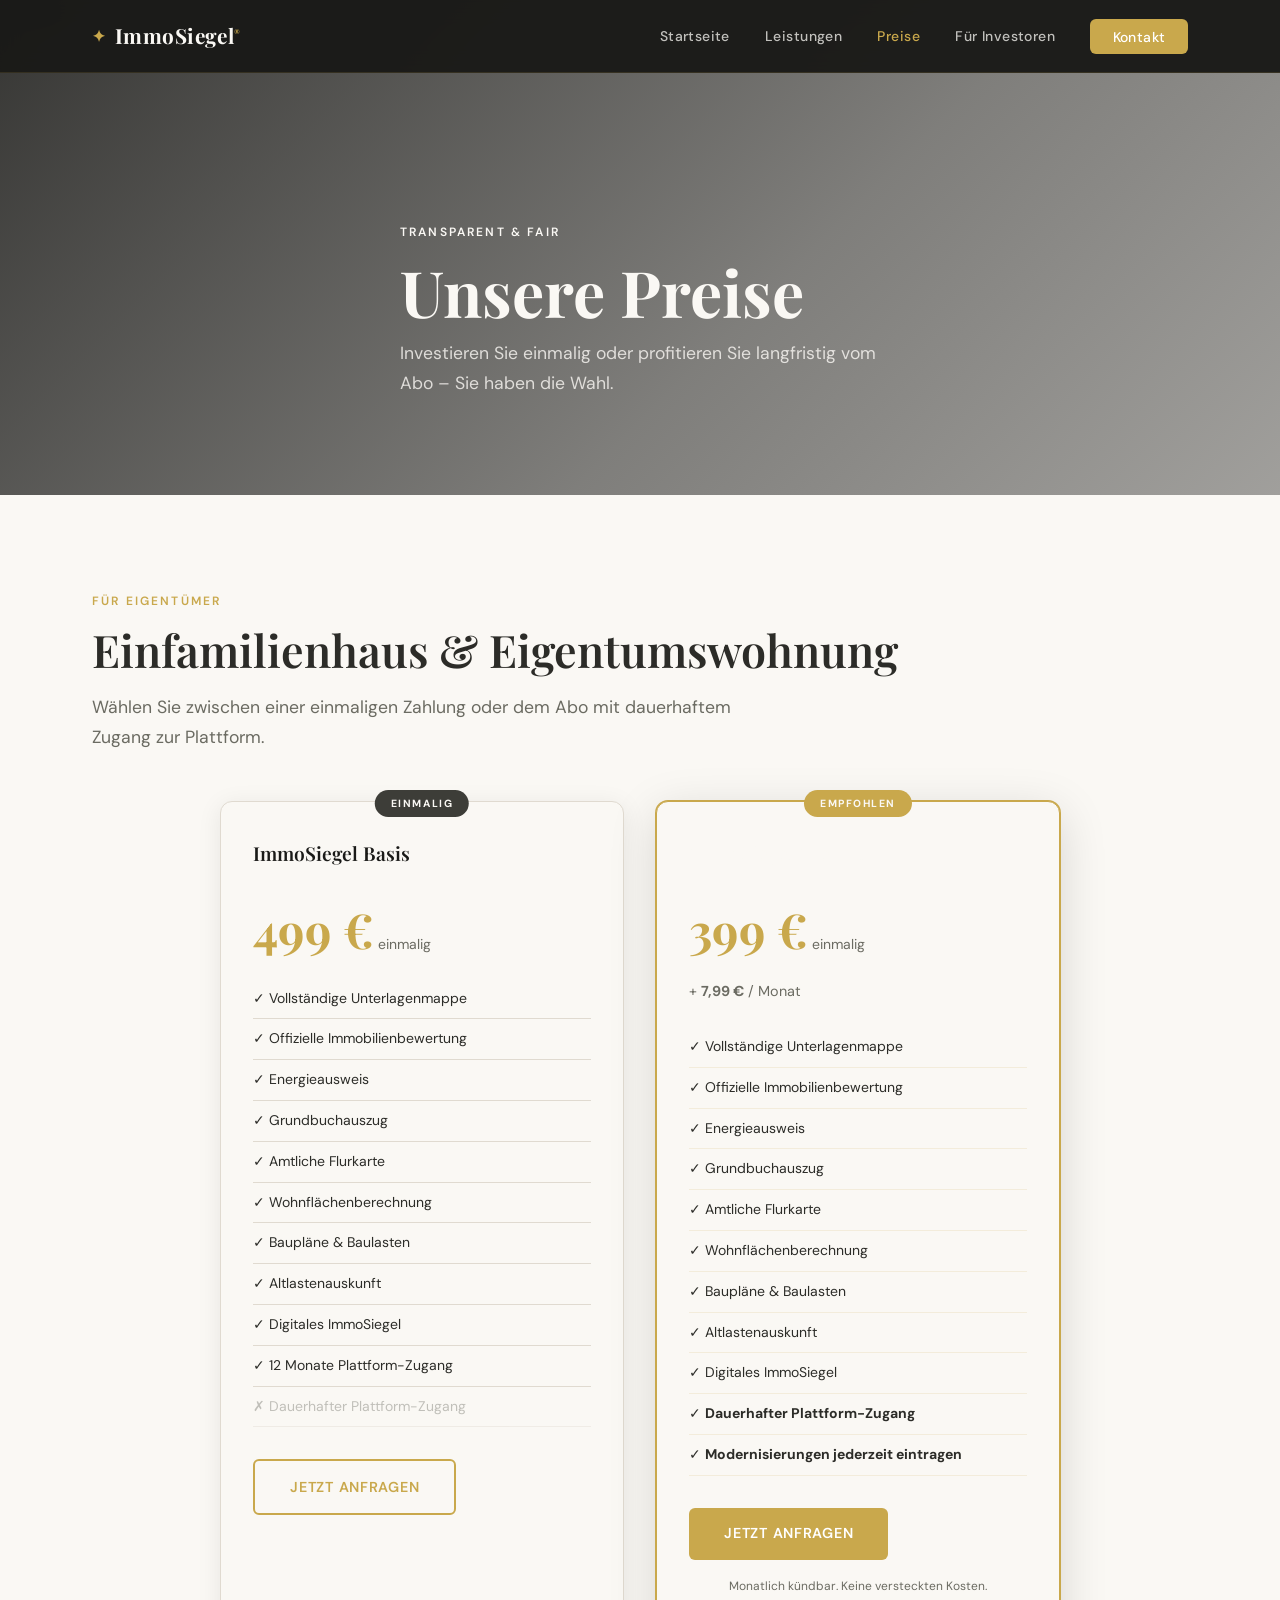
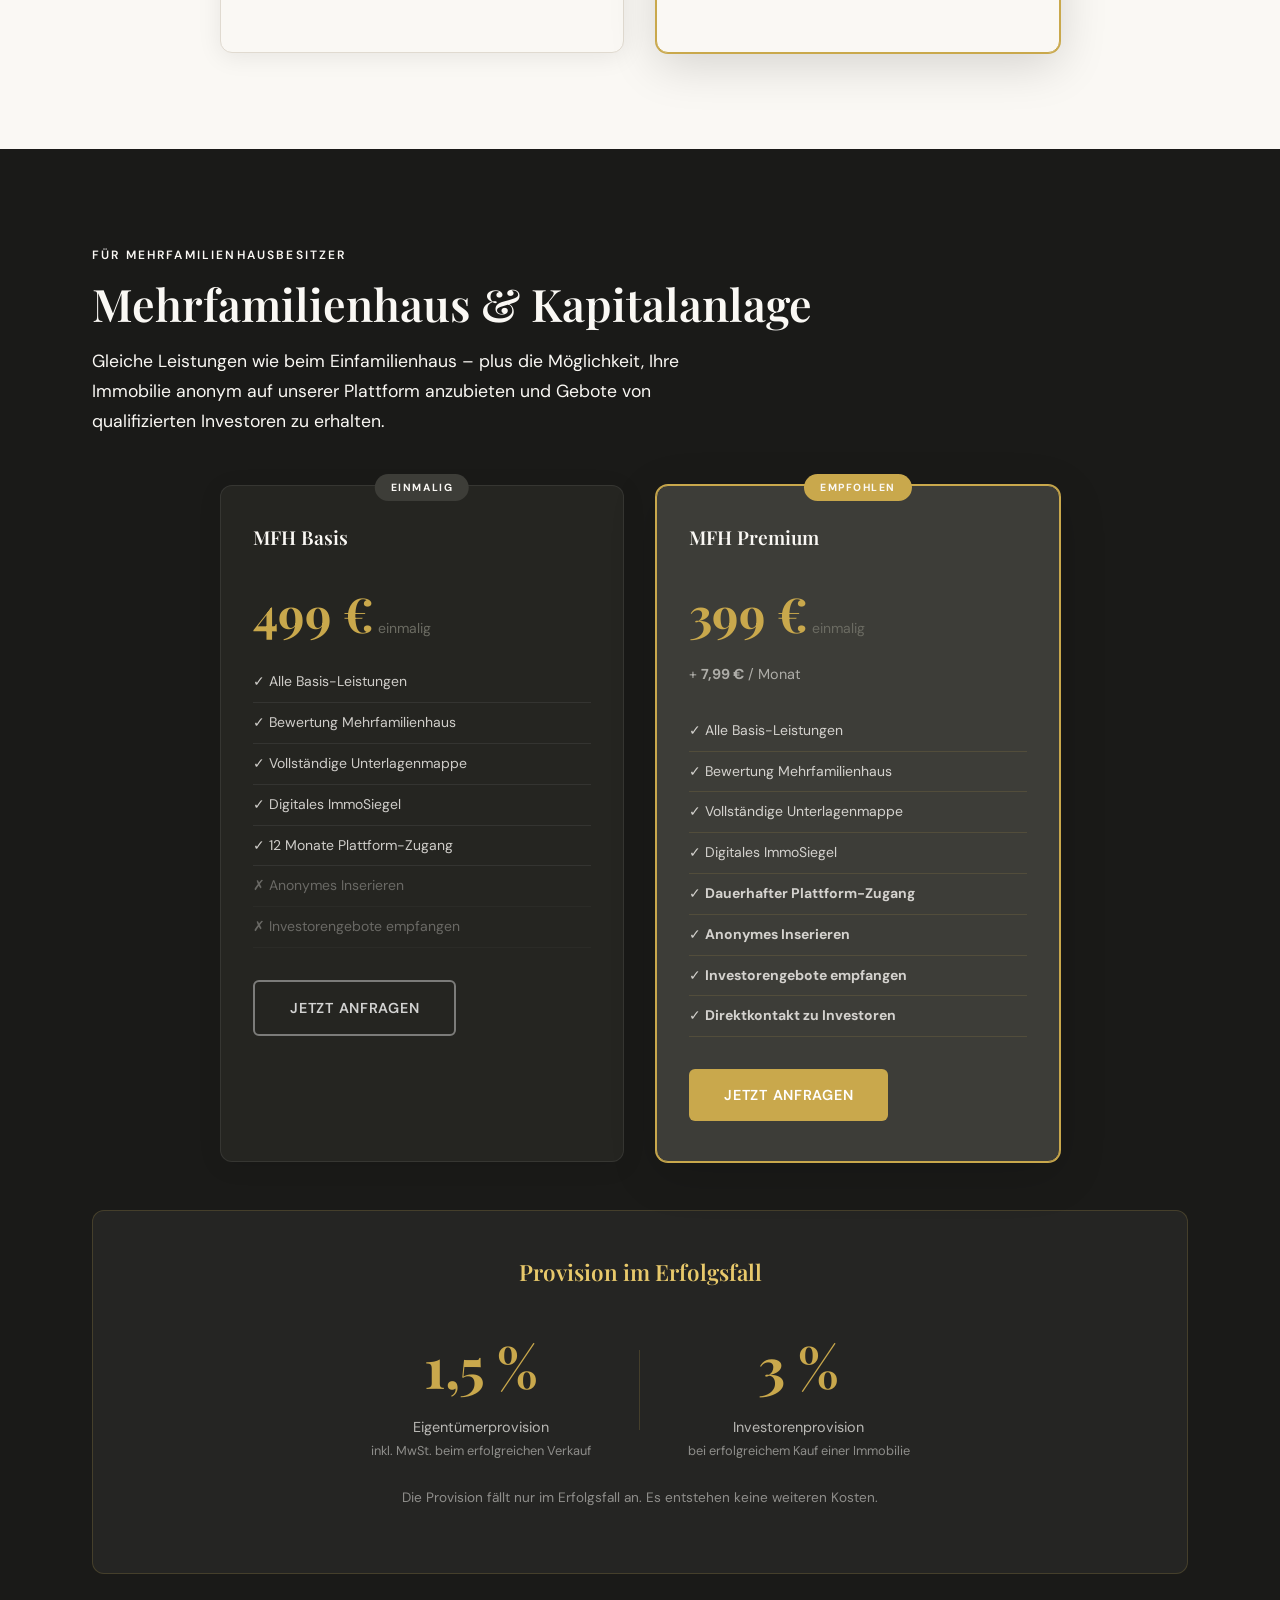
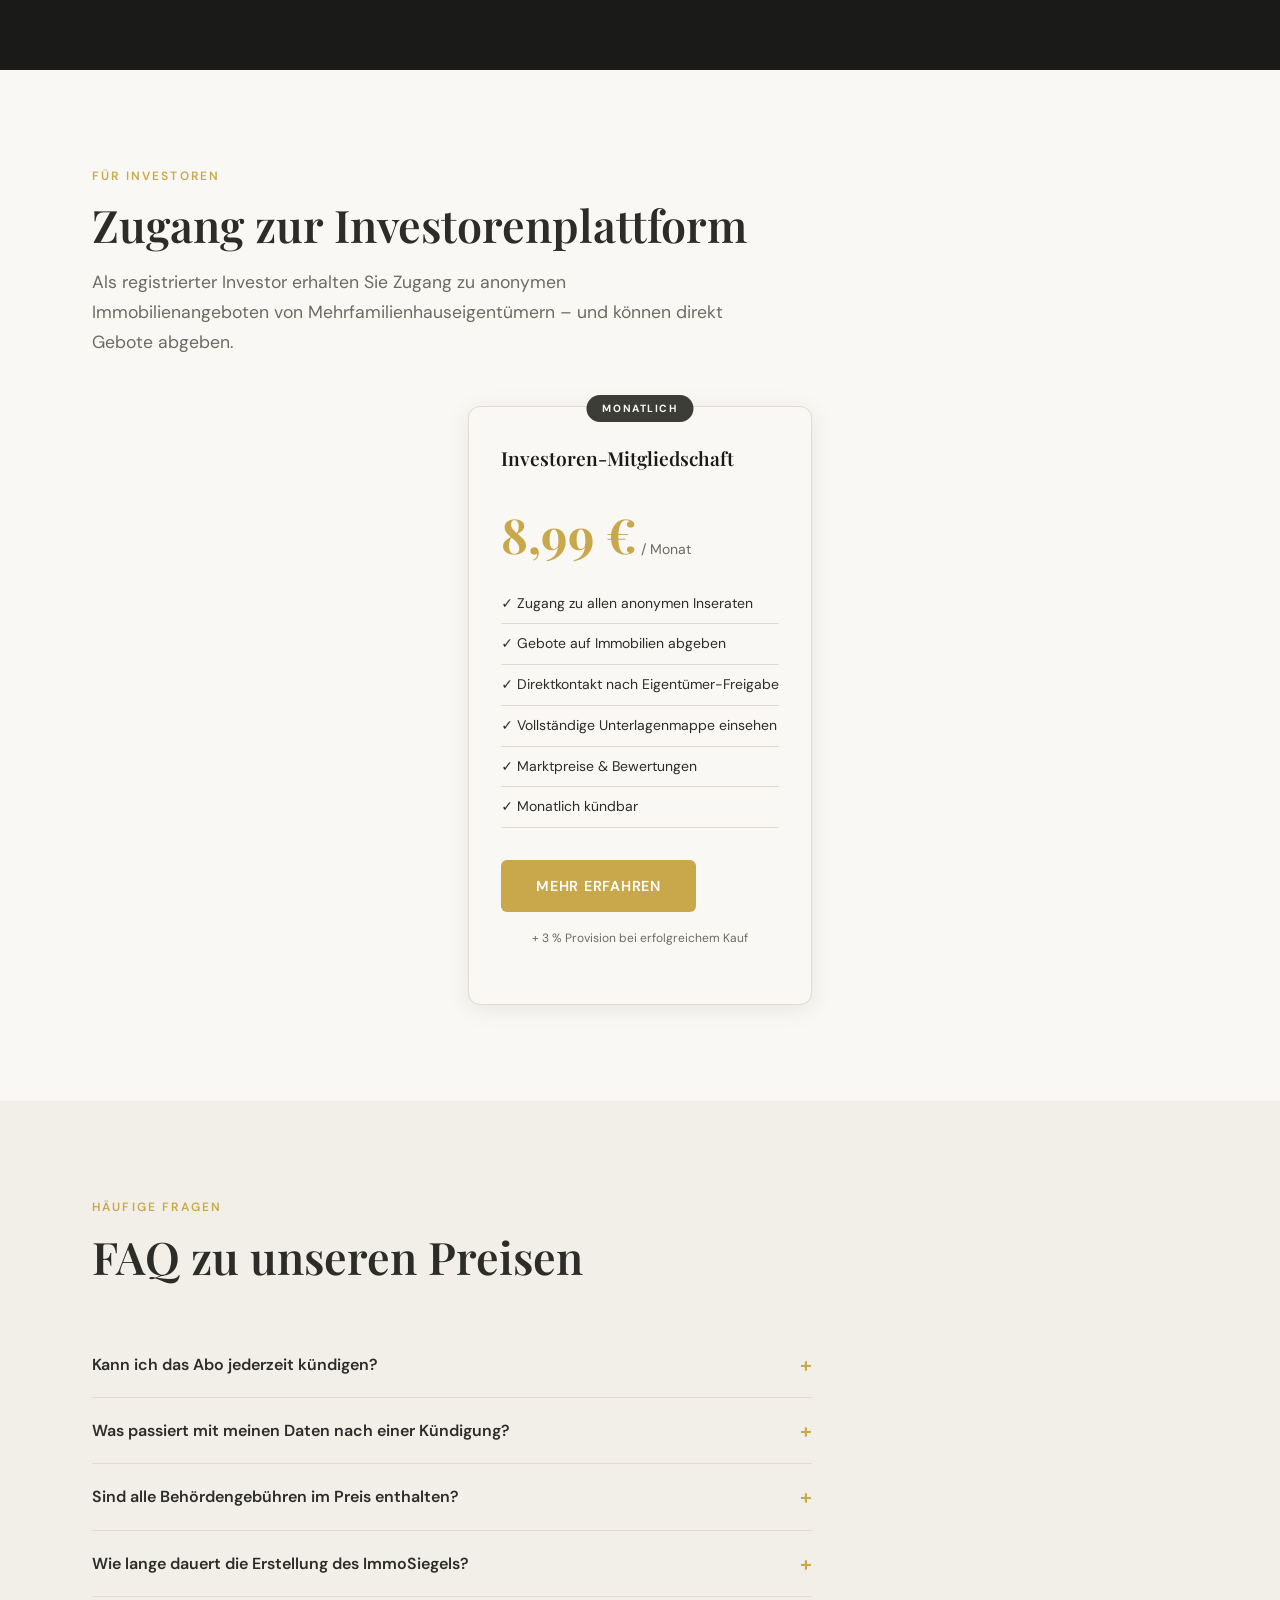
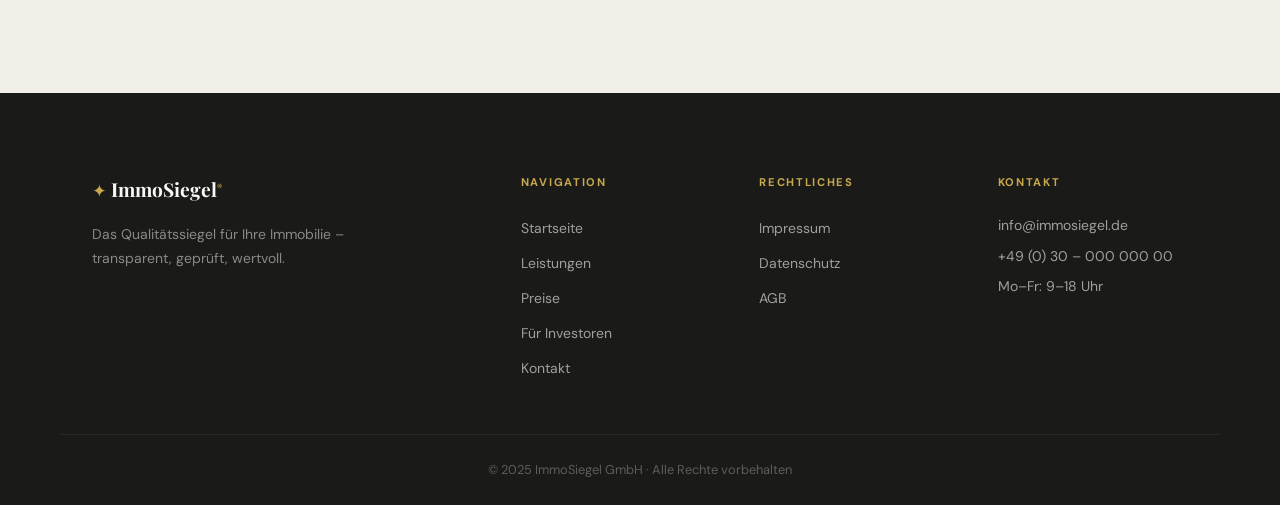
==== preise.html @ c5606622 "Add files via upload" ====
<!DOCTYPE html>
<html lang="de">
<head>
  <meta charset="UTF-8" />
  <meta name="viewport" content="width=device-width, initial-scale=1.0"/>
  <title>Preise – ImmoSiegel</title>
  <link rel="stylesheet" href="style.css" />
  <link href="https://fonts.googleapis.com/css2?family=Playfair+Display:wght@400;600;700;900&family=DM+Sans:wght@300;400;500;600&display=swap" rel="stylesheet"/>
</head>
<body>

<nav class="navbar" id="navbar">
  <div class="nav-inner">
    <a href="index.html" class="logo">
      <span class="logo-badge">✦</span>
      <span class="logo-text">ImmoSiegel<sup>®</sup></span>
    </a>
    <ul class="nav-links">
      <li><a href="index.html">Startseite</a></li>
      <li><a href="leistungen.html">Leistungen</a></li>
      <li><a href="preise.html" class="active">Preise</a></li>
      <li><a href="investoren.html">Für Investoren</a></li>
      <li><a href="kontakt.html" class="btn-nav">Kontakt</a></li>
    </ul>
    <button class="burger" onclick="toggleMenu()">☰</button>
  </div>
  <div class="mobile-menu" id="mobileMenu">
    <a href="index.html">Startseite</a>
    <a href="leistungen.html">Leistungen</a>
    <a href="preise.html">Preise</a>
    <a href="investoren.html">Für Investoren</a>
    <a href="kontakt.html">Kontakt</a>
  </div>
</nav>

<!-- PAGE HERO -->
<section class="page-hero">
  <div class="page-hero-bg">
    <img src="https://images.unsplash.com/photo-1497366216548-37526070297c?w=1600&q=80" alt="Preise"/>
    <div class="hero-overlay"></div>
  </div>
  <div class="page-hero-content">
    <span class="eyebrow light">Transparent & fair</span>
    <h1>Unsere Preise</h1>
    <p>Investieren Sie einmalig oder profitieren Sie langfristig vom Abo – Sie haben die Wahl.</p>
  </div>
</section>

<!-- PREISE EIGENTÜMER -->
<section class="section">
  <div class="container">
    <span class="eyebrow">Für Eigentümer</span>
    <h2>Einfamilienhaus & Eigentumswohnung</h2>
    <p class="section-intro">Wählen Sie zwischen einer einmaligen Zahlung oder dem Abo mit dauerhaftem Zugang zur Plattform.</p>

    <div class="pricing-grid">
      <div class="pricing-card">
        <div class="pricing-badge">Einmalig</div>
        <h3>ImmoSiegel Basis</h3>
        <div class="price">
          <span class="price-num">499 €</span>
          <span class="price-period">einmalig</span>
        </div>
        <ul class="pricing-features">
          <li>✓ Vollständige Unterlagenmappe</li>
          <li>✓ Offizielle Immobilienbewertung</li>
          <li>✓ Energieausweis</li>
          <li>✓ Grundbuchauszug</li>
          <li>✓ Amtliche Flurkarte</li>
          <li>✓ Wohnflächenberechnung</li>
          <li>✓ Baupläne & Baulasten</li>
          <li>✓ Altlastenauskunft</li>
          <li>✓ Digitales ImmoSiegel</li>
          <li>✓ 12 Monate Plattform-Zugang</li>
          <li class="disabled">✗ Dauerhafter Plattform-Zugang</li>
        </ul>
        <a href="kontakt.html" class="btn-outline">Jetzt anfragen</a>
      </div>

      <div class="pricing-card featured">
        <div class="pricing-badge popular">Empfohlen</div>
        <h3>ImmoSiegel Premium</h3>
        <div class="price">
          <span class="price-num">399 €</span>
          <span class="price-period">einmalig</span>
        </div>
        <div class="price-abo">+ <strong>7,99 €</strong> / Monat</div>
        <ul class="pricing-features">
          <li>✓ Vollständige Unterlagenmappe</li>
          <li>✓ Offizielle Immobilienbewertung</li>
          <li>✓ Energieausweis</li>
          <li>✓ Grundbuchauszug</li>
          <li>✓ Amtliche Flurkarte</li>
          <li>✓ Wohnflächenberechnung</li>
          <li>✓ Baupläne & Baulasten</li>
          <li>✓ Altlastenauskunft</li>
          <li>✓ Digitales ImmoSiegel</li>
          <li>✓ <strong>Dauerhafter Plattform-Zugang</strong></li>
          <li>✓ <strong>Modernisierungen jederzeit eintragen</strong></li>
        </ul>
        <a href="kontakt.html" class="btn-primary">Jetzt anfragen</a>
        <p class="pricing-note">Monatlich kündbar. Keine versteckten Kosten.</p>
      </div>
    </div>
  </div>
</section>

<!-- PREISE MFH -->
<section class="section bg-dark">
  <div class="container">
    <span class="eyebrow light">Für Mehrfamilienhausbesitzer</span>
    <h2 class="light">Mehrfamilienhaus & Kapitalanlage</h2>
    <p class="section-intro light">Gleiche Leistungen wie beim Einfamilienhaus – plus die Möglichkeit, Ihre Immobilie anonym auf unserer Plattform anzubieten und Gebote von qualifizierten Investoren zu erhalten.</p>

    <div class="pricing-grid">
      <div class="pricing-card dark">
        <div class="pricing-badge">Einmalig</div>
        <h3>MFH Basis</h3>
        <div class="price">
          <span class="price-num">499 €</span>
          <span class="price-period">einmalig</span>
        </div>
        <ul class="pricing-features">
          <li>✓ Alle Basis-Leistungen</li>
          <li>✓ Bewertung Mehrfamilienhaus</li>
          <li>✓ Vollständige Unterlagenmappe</li>
          <li>✓ Digitales ImmoSiegel</li>
          <li>✓ 12 Monate Plattform-Zugang</li>
          <li class="disabled">✗ Anonymes Inserieren</li>
          <li class="disabled">✗ Investorengebote empfangen</li>
        </ul>
        <a href="kontakt.html" class="btn-outline-light">Jetzt anfragen</a>
      </div>

      <div class="pricing-card featured dark-featured">
        <div class="pricing-badge popular">Empfohlen</div>
        <h3>MFH Premium</h3>
        <div class="price">
          <span class="price-num">399 €</span>
          <span class="price-period">einmalig</span>
        </div>
        <div class="price-abo">+ <strong>7,99 €</strong> / Monat</div>
        <ul class="pricing-features">
          <li>✓ Alle Basis-Leistungen</li>
          <li>✓ Bewertung Mehrfamilienhaus</li>
          <li>✓ Vollständige Unterlagenmappe</li>
          <li>✓ Digitales ImmoSiegel</li>
          <li>✓ <strong>Dauerhafter Plattform-Zugang</strong></li>
          <li>✓ <strong>Anonymes Inserieren</strong></li>
          <li>✓ <strong>Investorengebote empfangen</strong></li>
          <li>✓ <strong>Direktkontakt zu Investoren</strong></li>
        </ul>
        <a href="kontakt.html" class="btn-primary">Jetzt anfragen</a>
      </div>
    </div>

    <!-- Provision -->
    <div class="provision-box">
      <h3>Provision im Erfolgsfall</h3>
      <div class="provision-grid">
        <div class="provision-item">
          <span class="prov-num">1,5 %</span>
          <span class="prov-label">Eigentümerprovision<br/><small>inkl. MwSt. beim erfolgreichen Verkauf</small></span>
        </div>
        <div class="prov-divider"></div>
        <div class="provision-item">
          <span class="prov-num">3 %</span>
          <span class="prov-label">Investorenprovision<br/><small>bei erfolgreichem Kauf einer Immobilie</small></span>
        </div>
      </div>
      <p class="provision-note">Die Provision fällt nur im Erfolgsfall an. Es entstehen keine weiteren Kosten.</p>
    </div>
  </div>
</section>

<!-- INVESTOREN ABO -->
<section class="section">
  <div class="container">
    <span class="eyebrow">Für Investoren</span>
    <h2>Zugang zur Investorenplattform</h2>
    <p class="section-intro">Als registrierter Investor erhalten Sie Zugang zu anonymen Immobilienangeboten von Mehrfamilienhauseigentümern – und können direkt Gebote abgeben.</p>
    <div class="investor-pricing">
      <div class="pricing-card investor-card">
        <div class="pricing-badge">Monatlich</div>
        <h3>Investoren-Mitgliedschaft</h3>
        <div class="price">
          <span class="price-num">8,99 €</span>
          <span class="price-period">/ Monat</span>
        </div>
        <ul class="pricing-features">
          <li>✓ Zugang zu allen anonymen Inseraten</li>
          <li>✓ Gebote auf Immobilien abgeben</li>
          <li>✓ Direktkontakt nach Eigentümer-Freigabe</li>
          <li>✓ Vollständige Unterlagenmappe einsehen</li>
          <li>✓ Marktpreise & Bewertungen</li>
          <li>✓ Monatlich kündbar</li>
        </ul>
        <a href="investoren.html" class="btn-primary">Mehr erfahren</a>
        <p class="pricing-note">+ 3 % Provision bei erfolgreichem Kauf</p>
      </div>
    </div>
  </div>
</section>

<!-- FAQ -->
<section class="section bg-light">
  <div class="container">
    <span class="eyebrow">Häufige Fragen</span>
    <h2>FAQ zu unseren Preisen</h2>
    <div class="faq-list">
      <div class="faq-item">
        <button class="faq-q" onclick="toggleFaq(this)">Kann ich das Abo jederzeit kündigen? <span>+</span></button>
        <div class="faq-a"><p>Ja, das Abo ist monatlich kündbar. Es gibt keine Mindestlaufzeit nach dem ersten Monat.</p></div>
      </div>
      <div class="faq-item">
        <button class="faq-q" onclick="toggleFaq(this)">Was passiert mit meinen Daten nach einer Kündigung? <span>+</span></button>
        <div class="faq-a"><p>Ihre Unterlagen bleiben 12 Monate nach Kündigung in Ihrem Konto abrufbar. Danach werden sie gemäß unserer Datenschutzrichtlinie gelöscht oder auf Wunsch exportiert.</p></div>
      </div>
      <div class="faq-item">
        <button class="faq-q" onclick="toggleFaq(this)">Sind alle Behördengebühren im Preis enthalten? <span>+</span></button>
        <div class="faq-a"><p>Die Servicegebühr von 399 € / 499 € beinhaltet unsere Dienstleistung. Behördengebühren (z. B. für den Grundbuchauszug oder die Flurkarte) werden nach Aufwand separat in Rechnung gestellt und vorab kommuniziert.</p></div>
      </div>
      <div class="faq-item">
        <button class="faq-q" onclick="toggleFaq(this)">Wie lange dauert die Erstellung des ImmoSiegels? <span>+</span></button>
        <div class="faq-a"><p>In der Regel dauert der gesamte Prozess 2–4 Wochen, abhängig von den Bearbeitungszeiten der zuständigen Behörden.</p></div>
      </div>
    </div>
  </div>
</section>

<!-- FOOTER -->
<footer class="footer">
  <div class="container footer-inner">
    <div class="footer-brand">
      <span class="logo-badge">✦</span>
      <span class="logo-text">ImmoSiegel<sup>®</sup></span>
      <p>Das Qualitätssiegel für Ihre Immobilie – transparent, geprüft, wertvoll.</p>
    </div>
    <div class="footer-links">
      <h4>Navigation</h4>
      <a href="index.html">Startseite</a>
      <a href="leistungen.html">Leistungen</a>
      <a href="preise.html">Preise</a>
      <a href="investoren.html">Für Investoren</a>
      <a href="kontakt.html">Kontakt</a>
    </div>
    <div class="footer-links">
      <h4>Rechtliches</h4>
      <a href="#">Impressum</a>
      <a href="#">Datenschutz</a>
      <a href="#">AGB</a>
    </div>
    <div class="footer-contact">
      <h4>Kontakt</h4>
      <p>info@immosiegel.de</p>
      <p>+49 (0) 30 – 000 000 00</p>
      <p>Mo–Fr: 9–18 Uhr</p>
    </div>
  </div>
  <div class="footer-bottom">
    <p>© 2025 ImmoSiegel GmbH · Alle Rechte vorbehalten</p>
  </div>
</footer>

<script src="main.js"></script>
</body>
</html>
---- style.css ----
/* ============================================
   IMMOSIEGEL – STYLESHEET
   Elegant, luxury real estate aesthetic
   ============================================ */

:root {
  --gold: #C9A84C;
  --gold-light: #E8C96B;
  --dark: #1A1A18;
  --dark-2: #252521;
  --mid: #3D3D38;
  --warm-white: #FAF8F4;
  --off-white: #F2EFE9;
  --text: #2C2C28;
  --text-light: #6B6B62;
  --border: #E0DAD0;
  --font-display: 'Playfair Display', Georgia, serif;
  --font-body: 'DM Sans', system-ui, sans-serif;
  --radius: 6px;
  --shadow: 0 4px 24px rgba(0,0,0,0.08);
  --shadow-lg: 0 12px 48px rgba(0,0,0,0.15);
}

*, *::before, *::after { box-sizing: border-box; margin: 0; padding: 0; }

html { scroll-behavior: smooth; }

body {
  font-family: var(--font-body);
  color: var(--text);
  background: var(--warm-white);
  line-height: 1.7;
  font-size: 16px;
}

/* ============ TYPOGRAPHY ============ */
h1, h2, h3 { font-family: var(--font-display); line-height: 1.2; }
h1 { font-size: clamp(2.4rem, 5vw, 4rem); font-weight: 700; }
h2 { font-size: clamp(1.8rem, 3.5vw, 2.8rem); font-weight: 600; margin-bottom: 1rem; }
h3 { font-size: 1.25rem; font-weight: 600; margin-bottom: 0.5rem; }
p { color: var(--text-light); margin-bottom: 1rem; }
a { text-decoration: none; color: inherit; }
em { font-style: italic; color: var(--gold); }

.eyebrow {
  display: block;
  font-size: 0.75rem;
  font-weight: 600;
  letter-spacing: 0.18em;
  text-transform: uppercase;
  color: var(--gold);
  margin-bottom: 0.75rem;
}
.eyebrow.light { color: var(--gold-light); }
.light { color: var(--warm-white) !important; }
.light p { color: rgba(250,248,244,0.75); }

.section-intro {
  font-size: 1.1rem;
  max-width: 640px;
  margin-bottom: 3rem;
  color: var(--text-light);
}
.section-intro.light { color: rgba(250,248,244,0.7); }

/* ============ LAYOUT ============ */
.container { max-width: 1160px; margin: 0 auto; padding: 0 2rem; }
.section { padding: 6rem 0; }
.bg-dark { background: var(--dark); }
.bg-light { background: var(--off-white); }
.two-col { display: grid; grid-template-columns: 1fr 1fr; gap: 5rem; align-items: center; }

/* ============ BUTTONS ============ */
.btn-primary {
  display: inline-block;
  background: var(--gold);
  color: #fff;
  font-family: var(--font-body);
  font-weight: 600;
  font-size: 0.9rem;
  letter-spacing: 0.05em;
  padding: 0.85rem 2.2rem;
  border-radius: var(--radius);
  border: none;
  cursor: pointer;
  transition: background 0.25s, transform 0.2s;
  text-transform: uppercase;
}
.btn-primary:hover { background: var(--gold-light); transform: translateY(-2px); }
.btn-ghost {
  display: inline-block;
  background: transparent;
  color: #fff;
  font-weight: 600;
  font-size: 0.9rem;
  letter-spacing: 0.05em;
  padding: 0.85rem 2.2rem;
  border-radius: var(--radius);
  border: 2px solid rgba(255,255,255,0.5);
  cursor: pointer;
  transition: border-color 0.25s, transform 0.2s;
  text-transform: uppercase;
}
.btn-ghost:hover { border-color: var(--gold); color: var(--gold); transform: translateY(-2px); }
.btn-outline {
  display: inline-block;
  background: transparent;
  color: var(--gold);
  border: 2px solid var(--gold);
  font-weight: 600;
  font-size: 0.9rem;
  padding: 0.85rem 2.2rem;
  border-radius: var(--radius);
  text-transform: uppercase;
  letter-spacing: 0.05em;
  transition: all 0.25s;
}
.btn-outline:hover { background: var(--gold); color: #fff; }
.btn-outline-light {
  display: inline-block;
  background: transparent;
  color: rgba(255,255,255,0.8);
  border: 2px solid rgba(255,255,255,0.4);
  font-weight: 600;
  font-size: 0.9rem;
  padding: 0.85rem 2.2rem;
  border-radius: var(--radius);
  text-transform: uppercase;
  letter-spacing: 0.05em;
  transition: all 0.25s;
}
.btn-outline-light:hover { border-color: var(--gold); color: var(--gold); }
.btn-full { width: 100%; text-align: center; }

/* ============ NAVBAR ============ */
.navbar {
  position: fixed; top: 0; left: 0; right: 0;
  z-index: 100;
  background: rgba(26,26,24,0.97);
  backdrop-filter: blur(10px);
  border-bottom: 1px solid rgba(201,168,76,0.15);
  transition: all 0.3s;
}
.navbar.scrolled { box-shadow: 0 4px 20px rgba(0,0,0,0.3); }
.nav-inner {
  max-width: 1160px; margin: 0 auto;
  padding: 0 2rem;
  display: flex; align-items: center; justify-content: space-between;
  height: 72px;
}
.logo {
  display: flex; align-items: center; gap: 0.6rem;
  font-family: var(--font-display);
  color: var(--warm-white);
  font-size: 1.3rem;
  font-weight: 700;
  letter-spacing: 0.02em;
}
.logo-badge { color: var(--gold); font-size: 1rem; }
.logo-text sup { font-size: 0.55rem; color: var(--gold); vertical-align: super; }
.nav-links { list-style: none; display: flex; align-items: center; gap: 2.2rem; }
.nav-links a {
  color: rgba(250,248,244,0.75);
  font-size: 0.875rem;
  font-weight: 500;
  letter-spacing: 0.03em;
  transition: color 0.2s;
}
.nav-links a:hover, .nav-links a.active { color: var(--gold); }
.btn-nav {
  background: var(--gold) !important;
  color: #fff !important;
  padding: 0.55rem 1.4rem !important;
  border-radius: var(--radius) !important;
}
.btn-nav:hover { background: var(--gold-light) !important; }
.burger {
  display: none;
  background: none; border: none;
  color: var(--warm-white);
  font-size: 1.5rem; cursor: pointer;
}
.mobile-menu {
  display: none; flex-direction: column;
  padding: 1rem 2rem 1.5rem;
  border-top: 1px solid rgba(201,168,76,0.1);
}
.mobile-menu a { color: rgba(250,248,244,0.8); padding: 0.7rem 0; font-size: 1rem; border-bottom: 1px solid rgba(255,255,255,0.05); }
.mobile-menu.open { display: flex; }

/* ============ HERO ============ */
.hero {
  position: relative; min-height: 100vh;
  display: flex; align-items: center; justify-content: center;
  overflow: hidden; padding-top: 72px;
}
.hero-bg { position: absolute; inset: 0; }
.hero-img { width: 100%; height: 100%; object-fit: cover; }
.hero-overlay {
  position: absolute; inset: 0;
  background: linear-gradient(135deg, rgba(26,26,24,0.88) 0%, rgba(26,26,24,0.55) 60%, rgba(26,26,24,0.4) 100%);
}
.hero-content {
  position: relative; z-index: 2;
  max-width: 820px; padding: 0 2rem;
  text-align: center; color: var(--warm-white);
}
.hero-badge {
  display: inline-block;
  border: 1px solid var(--gold);
  color: var(--gold);
  font-size: 0.7rem; font-weight: 600;
  letter-spacing: 0.2em; text-transform: uppercase;
  padding: 0.4rem 1.2rem; border-radius: 50px;
  margin-bottom: 1.5rem;
  animation: fadeInDown 0.8s ease;
}
.hero-content h1 {
  color: var(--warm-white);
  margin-bottom: 1.2rem;
  animation: fadeInUp 0.8s ease 0.2s both;
}
.hero-sub {
  font-size: 1.2rem;
  color: rgba(250,248,244,0.8);
  max-width: 560px; margin: 0 auto 2.5rem;
  animation: fadeInUp 0.8s ease 0.4s both;
}
.hero-actions {
  display: flex; gap: 1rem; justify-content: center; flex-wrap: wrap;
  animation: fadeInUp 0.8s ease 0.6s both;
  margin-bottom: 4rem;
}
.hero-stats {
  display: flex; align-items: center; justify-content: center; gap: 2.5rem;
  animation: fadeInUp 0.8s ease 0.8s both;
}
.stat { text-align: center; }
.stat-num { display: block; font-family: var(--font-display); font-size: 1.6rem; font-weight: 700; color: var(--gold); }
.stat-label { font-size: 0.75rem; text-transform: uppercase; letter-spacing: 0.1em; color: rgba(250,248,244,0.6); }
.stat-divider { width: 1px; height: 40px; background: rgba(201,168,76,0.3); }
.scroll-hint {
  position: absolute; bottom: 2rem; left: 50%; transform: translateX(-50%);
  color: rgba(250,248,244,0.4);
  font-size: 0.8rem; letter-spacing: 0.15em;
  animation: bounce 2s infinite;
}

/* ============ PAGE HERO ============ */
.page-hero {
  position: relative; min-height: 55vh;
  display: flex; align-items: flex-end; padding-bottom: 5rem;
  padding-top: 72px;
  overflow: hidden;
}
.page-hero.short-hero { min-height: 42vh; }
.page-hero-bg { position: absolute; inset: 0; }
.page-hero-bg img { width: 100%; height: 100%; object-fit: cover; }
.page-hero-content {
  position: relative; z-index: 2;
  max-width: 1160px; margin: 0 auto; padding: 0 2rem;
  color: var(--warm-white);
}
.page-hero-content h1 { color: var(--warm-white); margin-bottom: 0.5rem; }
.page-hero-content p { color: rgba(250,248,244,0.8); font-size: 1.1rem; max-width: 480px; }

/* ============ INTRO ============ */
.intro-text h2 { margin-bottom: 1rem; }
.intro-visual { position: relative; }
.intro-img { width: 100%; border-radius: 12px; box-shadow: var(--shadow-lg); display: block; }
.intro-seal {
  position: absolute; bottom: -1.5rem; left: -1.5rem;
  width: 130px; height: 130px;
  background: var(--gold);
  border-radius: 50%;
  display: flex; align-items: center; justify-content: center;
  box-shadow: 0 8px 30px rgba(201,168,76,0.4);
  transform: rotate(-12deg);
}
.seal-inner { text-align: center; color: #fff; transform: rotate(12deg); }
.seal-icon { display: block; font-size: 1.2rem; margin-bottom: 0.1rem; }
.seal-title { display: block; font-family: var(--font-display); font-size: 0.75rem; font-weight: 700; line-height: 1.1; }
.seal-sub { display: block; font-size: 0.55rem; font-weight: 600; letter-spacing: 0.05em; opacity: 0.85; }
.seal-cert { display: block; font-size: 0.5rem; letter-spacing: 0.1em; margin-top: 0.2rem; opacity: 0.7; }

/* ============ FEATURES ============ */
.feature-grid {
  display: grid; grid-template-columns: repeat(3, 1fr); gap: 1.5rem;
  margin-top: 3rem;
}
.feature-card {
  background: rgba(255,255,255,0.05);
  border: 1px solid rgba(201,168,76,0.15);
  padding: 2rem;
  border-radius: 10px;
  transition: transform 0.25s, border-color 0.25s;
}
.feature-card:hover { transform: translateY(-4px); border-color: var(--gold); }
.feature-card.light-card { background: var(--warm-white); border-color: var(--border); box-shadow: var(--shadow); }
.feature-icon { font-size: 2rem; margin-bottom: 1rem; }
.feature-card h3 { color: var(--gold-light); }
.feature-card.light-card h3 { color: var(--dark); }
.feature-card p { color: rgba(250,248,244,0.65); font-size: 0.9rem; }
.feature-card.light-card p { color: var(--text-light); }

/* ============ SIEGEL ============ */
.siegel-wrap { display: grid; grid-template-columns: 1fr 1fr; gap: 5rem; align-items: center; }
.siegel-img { width: 100%; border-radius: 12px; box-shadow: var(--shadow-lg); display: block; }
.check-list { list-style: none; margin: 1.5rem 0 2rem; }
.check-list li { padding: 0.45rem 0; color: var(--text-light); font-size: 0.95rem; border-bottom: 1px solid var(--border); }
.check-list li:last-child { border-bottom: none; }

/* ============ ZIELGRUPPEN ============ */
.ziel-grid { display: grid; grid-template-columns: 1fr 1fr; gap: 2rem; margin-top: 3rem; }
.ziel-card { position: relative; border-radius: 12px; overflow: hidden; height: 400px; display: block; cursor: pointer; }
.ziel-card img { width: 100%; height: 100%; object-fit: cover; transition: transform 0.4s; }
.ziel-card:hover img { transform: scale(1.05); }
.ziel-overlay {
  position: absolute; inset: 0;
  background: linear-gradient(to top, rgba(26,26,24,0.9) 0%, rgba(26,26,24,0.2) 60%, transparent 100%);
  display: flex; flex-direction: column; justify-content: flex-end;
  padding: 2rem;
  transition: background 0.3s;
}
.ziel-card:hover .ziel-overlay { background: linear-gradient(to top, rgba(26,26,24,0.95) 0%, rgba(26,26,24,0.5) 60%, rgba(26,26,24,0.15) 100%); }
.ziel-overlay h3 { color: var(--warm-white); margin-bottom: 0.5rem; font-size: 1.3rem; }
.ziel-overlay p { color: rgba(250,248,244,0.75); font-size: 0.9rem; margin-bottom: 0.75rem; }
.ziel-link { color: var(--gold); font-size: 0.875rem; font-weight: 600; letter-spacing: 0.05em; }

/* ============ CTA BANNER ============ */
.cta-banner { position: relative; padding: 7rem 0; text-align: center; overflow: hidden; }
.cta-bg { position: absolute; inset: 0; }
.cta-bg img { width: 100%; height: 100%; object-fit: cover; }
.cta-overlay { position: absolute; inset: 0; background: rgba(26,26,24,0.82); }
.cta-content { position: relative; z-index: 2; color: var(--warm-white); }
.cta-content h2 { color: var(--warm-white); margin-bottom: 1rem; }
.cta-content p { color: rgba(250,248,244,0.8); margin-bottom: 2rem; font-size: 1.1rem; }

/* ============ LEISTUNGEN ============ */
.leistung-list { margin-top: 3rem; display: flex; flex-direction: column; gap: 0; }
.leistung-item {
  display: grid; grid-template-columns: 80px 1fr;
  gap: 2rem; align-items: start;
  padding: 2.5rem 0;
  border-bottom: 1px solid var(--border);
}
.leistung-item:last-child { border-bottom: none; }
.leistung-icon-wrap {
  font-size: 2rem; width: 64px; height: 64px;
  background: var(--off-white);
  border-radius: 12px;
  display: flex; align-items: center; justify-content: center;
  border: 1px solid var(--border);
  flex-shrink: 0;
}
.leistung-text h3 { margin-bottom: 0.5rem; color: var(--dark); }
.leistung-text p { margin: 0; }

/* ============ PROCESS ============ */
.process-steps {
  display: flex; align-items: flex-start; gap: 1rem;
  margin-top: 3rem;
  flex-wrap: wrap;
}
.process-step { flex: 1; min-width: 180px; text-align: center; }
.step-num {
  display: block;
  font-family: var(--font-display);
  font-size: 3.5rem; font-weight: 900;
  color: var(--gold); opacity: 0.3;
  line-height: 1; margin-bottom: 0.5rem;
}
.process-step h3 { font-size: 1rem; margin-bottom: 0.5rem; }
.process-step p { font-size: 0.875rem; }
.process-arrow { font-size: 2rem; color: var(--gold); opacity: 0.4; padding-top: 1.5rem; flex-shrink: 0; }

/* ============ PRICING ============ */
.pricing-grid { display: grid; grid-template-columns: 1fr 1fr; gap: 2rem; max-width: 840px; margin: 3rem auto 0; }
.pricing-card {
  background: var(--warm-white);
  border: 1px solid var(--border);
  border-radius: 12px;
  padding: 2.5rem 2rem;
  position: relative;
  box-shadow: var(--shadow);
}
.pricing-card.dark { background: var(--dark-2); border-color: rgba(255,255,255,0.08); }
.pricing-card.featured { border-color: var(--gold); box-shadow: 0 0 0 1px var(--gold), var(--shadow-lg); }
.pricing-card.dark-featured { background: var(--mid); border-color: var(--gold); box-shadow: 0 0 0 1px var(--gold), var(--shadow-lg); }
.pricing-badge {
  position: absolute; top: -12px; left: 50%; transform: translateX(-50%);
  background: var(--mid); color: var(--warm-white);
  font-size: 0.65rem; font-weight: 700; letter-spacing: 0.15em;
  text-transform: uppercase; padding: 0.3rem 1rem; border-radius: 50px;
}
.pricing-badge.popular { background: var(--gold); }
.pricing-card h3 { font-size: 1.2rem; color: var(--dark); margin-bottom: 1.5rem; }
.pricing-card.dark h3, .pricing-card.dark-featured h3, .pricing-card.featured h3 { color: var(--warm-white); }
.price { margin-bottom: 0.5rem; }
.price-num { font-family: var(--font-display); font-size: 3rem; font-weight: 700; color: var(--gold); }
.price-period { font-size: 0.875rem; color: var(--text-light); }
.price-abo { font-size: 0.9rem; color: var(--text-light); margin-bottom: 1.5rem; }
.pricing-card.dark .price-abo, .pricing-card.dark-featured .price-abo { color: rgba(250,248,244,0.6); }
.pricing-features { list-style: none; margin-bottom: 2rem; }
.pricing-features li { padding: 0.5rem 0; font-size: 0.875rem; border-bottom: 1px solid var(--border); color: var(--text); }
.pricing-card.dark .pricing-features li, .pricing-card.dark-featured .pricing-features li { border-bottom-color: rgba(255,255,255,0.07); color: rgba(250,248,244,0.8); }
.pricing-card.featured .pricing-features li { border-bottom-color: rgba(201,168,76,0.15); }
.pricing-features li.disabled { color: var(--text-light); opacity: 0.4; }
.pricing-note { font-size: 0.75rem; color: var(--text-light); text-align: center; margin-top: 1rem; }
.pricing-card.dark .pricing-note { color: rgba(250,248,244,0.4); }
.investor-pricing { display: flex; justify-content: center; margin-top: 2rem; }
.investor-card { max-width: 420px; }

/* ============ PROVISION ============ */
.provision-box {
  background: rgba(255,255,255,0.05);
  border: 1px solid rgba(201,168,76,0.2);
  border-radius: 12px;
  padding: 3rem;
  margin-top: 3rem;
  text-align: center;
}
.provision-box h3 { color: var(--gold-light); margin-bottom: 2rem; font-size: 1.4rem; }
.provision-grid { display: flex; align-items: center; justify-content: center; gap: 3rem; margin-bottom: 1.5rem; }
.provision-item { text-align: center; }
.prov-num { display: block; font-family: var(--font-display); font-size: 3.5rem; font-weight: 700; color: var(--gold); }
.prov-label { font-size: 0.9rem; color: rgba(250,248,244,0.7); }
.prov-label small { font-size: 0.8rem; display: block; opacity: 0.7; }
.prov-divider { width: 1px; height: 80px; background: rgba(201,168,76,0.2); }
.provision-note { font-size: 0.85rem; color: rgba(250,248,244,0.5); }

/* ============ FAQ ============ */
.faq-list { max-width: 720px; margin-top: 3rem; }
.faq-item { border-bottom: 1px solid var(--border); }
.faq-q {
  width: 100%; background: none; border: none;
  padding: 1.2rem 0;
  font-family: var(--font-body); font-size: 1rem; font-weight: 600;
  color: var(--text); cursor: pointer;
  display: flex; justify-content: space-between; align-items: center;
  text-align: left;
}
.faq-q span { font-size: 1.3rem; color: var(--gold); transition: transform 0.3s; }
.faq-a { display: none; padding-bottom: 1.2rem; }
.faq-a p { margin: 0; }
.faq-item.open .faq-q span { transform: rotate(45deg); }
.faq-item.open .faq-a { display: block; }

/* ============ INVESTOR STEPS ============ */
.investor-steps { display: grid; grid-template-columns: repeat(4,1fr); gap: 2rem; margin-top: 3rem; }
.inv-step { text-align: center; }
.inv-step-icon { font-size: 2.5rem; margin-bottom: 1rem; }
.inv-step h3 { color: var(--gold-light); font-size: 1rem; margin-bottom: 0.5rem; }
.inv-step p { color: rgba(250,248,244,0.65); font-size: 0.875rem; }

/* ============ CONTACT ============ */
.kontakt-layout { display: grid; grid-template-columns: 1fr 380px; gap: 5rem; align-items: start; }
.kontakt-form-wrap h2 { margin-bottom: 0.5rem; }
.form-intro { margin-bottom: 2rem; }
.contact-form { display: flex; flex-direction: column; gap: 1.25rem; }
.form-row { display: grid; grid-template-columns: 1fr 1fr; gap: 1.25rem; }
.form-group { display: flex; flex-direction: column; gap: 0.4rem; }
.form-group label { font-size: 0.85rem; font-weight: 600; color: var(--text); }
.form-group input, .form-group select, .form-group textarea {
  padding: 0.85rem 1rem;
  border: 1.5px solid var(--border);
  border-radius: var(--radius);
  font-family: var(--font-body); font-size: 0.95rem;
  background: var(--warm-white); color: var(--text);
  transition: border-color 0.2s;
  outline: none;
}
.form-group input:focus, .form-group select:focus, .form-group textarea:focus { border-color: var(--gold); }
.form-group textarea { resize: vertical; min-height: 140px; }
.checkbox-label { display: flex; align-items: flex-start; gap: 0.75rem; cursor: pointer; }
.checkbox-label input { width: 18px; height: 18px; margin-top: 2px; flex-shrink: 0; accent-color: var(--gold); }
.checkbox-label span { font-size: 0.85rem; color: var(--text-light); }
.checkbox-label a { color: var(--gold); text-decoration: underline; }
.form-note { font-size: 0.78rem; color: var(--text-light); text-align: center; margin-top: -0.5rem; }

.form-success { text-align: center; padding: 3rem 2rem; }
.success-icon { font-size: 3rem; color: var(--gold); margin-bottom: 1rem; }
.success-icon { display: block; width: 64px; height: 64px; border-radius: 50%; background: rgba(201,168,76,0.1); border: 2px solid var(--gold); line-height: 60px; margin: 0 auto 1.5rem; font-size: 1.5rem; color: var(--gold); }
.form-success h3 { margin-bottom: 0.5rem; }

.kontakt-info h2 { margin-bottom: 2rem; }
.info-card { display: flex; align-items: flex-start; gap: 1rem; margin-bottom: 1.5rem; padding-bottom: 1.5rem; border-bottom: 1px solid var(--border); }
.info-card:last-of-type { border-bottom: none; }
.info-icon { font-size: 1.5rem; flex-shrink: 0; }
.info-card h4 { font-size: 0.8rem; text-transform: uppercase; letter-spacing: 0.1em; color: var(--gold); margin-bottom: 0.25rem; }
.info-card a { color: var(--text); font-weight: 500; }
.info-card a:hover { color: var(--gold); }
.info-sub { font-size: 0.8rem; margin: 0; margin-top: 0.2rem; }
.partner-box { background: var(--off-white); border-radius: 10px; padding: 1.5rem; margin-top: 2rem; }
.partner-box h4 { font-size: 0.85rem; text-transform: uppercase; letter-spacing: 0.1em; color: var(--gold); margin-bottom: 0.75rem; }
.partner-box p { font-size: 0.85rem; margin-bottom: 1rem; }
.partner-logos { display: flex; gap: 1.5rem; }
.partner-logo-item { display: flex; align-items: center; gap: 0.6rem; font-size: 0.9rem; font-weight: 600; }
.partner-icon { font-size: 1.5rem; }
.partner-logo-item small { display: block; font-weight: 400; font-size: 0.7rem; color: var(--text-light); }

/* ============ MAP ============ */
.map-section { position: relative; height: 380px; overflow: hidden; }
.map-img { width: 100%; height: 100%; object-fit: cover; }
.map-overlay { position: absolute; inset: 0; background: rgba(26,26,24,0.45); display: flex; align-items: center; justify-content: center; }
.map-badge { background: var(--dark); border: 1px solid var(--gold); padding: 1.25rem 2rem; border-radius: 10px; text-align: center; color: var(--warm-white); display: flex; flex-direction: column; gap: 0.25rem; }
.map-badge span:first-child { color: var(--gold); font-size: 1.2rem; }
.map-badge strong { font-family: var(--font-display); font-size: 1.1rem; }
.map-badge span:last-child { font-size: 0.85rem; color: rgba(250,248,244,0.6); }

/* ============ FOOTER ============ */
.footer { background: var(--dark); padding: 5rem 0 0; }
.footer-inner { display: grid; grid-template-columns: 2fr 1fr 1fr 1fr; gap: 3rem; padding-bottom: 3rem; border-bottom: 1px solid rgba(255,255,255,0.06); }
.footer-brand .logo-badge { color: var(--gold); font-size: 1.1rem; }
.footer-brand .logo-text { color: var(--warm-white); font-family: var(--font-display); font-size: 1.2rem; font-weight: 700; }
.footer-brand .logo-text sup { color: var(--gold); font-size: 0.5rem; }
.footer-brand p { color: rgba(250,248,244,0.5); font-size: 0.875rem; margin-top: 1rem; max-width: 280px; }
.footer-links h4, .footer-contact h4 { font-size: 0.7rem; text-transform: uppercase; letter-spacing: 0.15em; color: var(--gold); margin-bottom: 1.2rem; }
.footer-links { display: flex; flex-direction: column; }
.footer-links a { color: rgba(250,248,244,0.6); font-size: 0.875rem; padding: 0.35rem 0; transition: color 0.2s; }
.footer-links a:hover { color: var(--gold); }
.footer-contact p { color: rgba(250,248,244,0.6); font-size: 0.875rem; margin: 0; padding: 0.2rem 0; }
.footer-bottom { text-align: center; padding: 1.5rem; }
.footer-bottom p { font-size: 0.8rem; color: rgba(250,248,244,0.3); margin: 0; }

/* ============ ANIMATIONS ============ */
@keyframes fadeInDown {
  from { opacity: 0; transform: translateY(-20px); }
  to { opacity: 1; transform: translateY(0); }
}
@keyframes fadeInUp {
  from { opacity: 0; transform: translateY(30px); }
  to { opacity: 1; transform: translateY(0); }
}
@keyframes bounce {
  0%, 100% { transform: translateX(-50%) translateY(0); }
  50% { transform: translateX(-50%) translateY(8px); }
}

/* ============ RESPONSIVE ============ */
@media (max-width: 1024px) {
  .two-col, .siegel-wrap { grid-template-columns: 1fr; gap: 3rem; }
  .feature-grid { grid-template-columns: repeat(2, 1fr); }
  .investor-steps { grid-template-columns: repeat(2, 1fr); }
  .footer-inner { grid-template-columns: 1fr 1fr; }
  .kontakt-layout { grid-template-columns: 1fr; gap: 3rem; }
}

@media (max-width: 768px) {
  .nav-links { display: none; }
  .burger { display: block; }
  .section { padding: 4rem 0; }
  .hero-stats { gap: 1.5rem; }
  .feature-grid { grid-template-columns: 1fr; }
  .pricing-grid { grid-template-columns: 1fr; max-width: 420px; }
  .ziel-grid { grid-template-columns: 1fr; }
  .provision-grid { gap: 2rem; }
  .process-steps { flex-direction: column; }
  .process-arrow { transform: rotate(90deg); margin: -0.5rem auto; }
  .investor-steps { grid-template-columns: 1fr 1fr; }
  .footer-inner { grid-template-columns: 1fr; }
  .leistung-item { grid-template-columns: 1fr; gap: 1rem; }
  .form-row { grid-template-columns: 1fr; }
  .hero-actions { flex-direction: column; align-items: center; }
  .stat-divider { height: 30px; }
}

@media (max-width: 480px) {
  .investor-steps { grid-template-columns: 1fr; }
  .hero-stats { flex-wrap: wrap; gap: 1rem; }
  .stat-divider { display: none; }
}
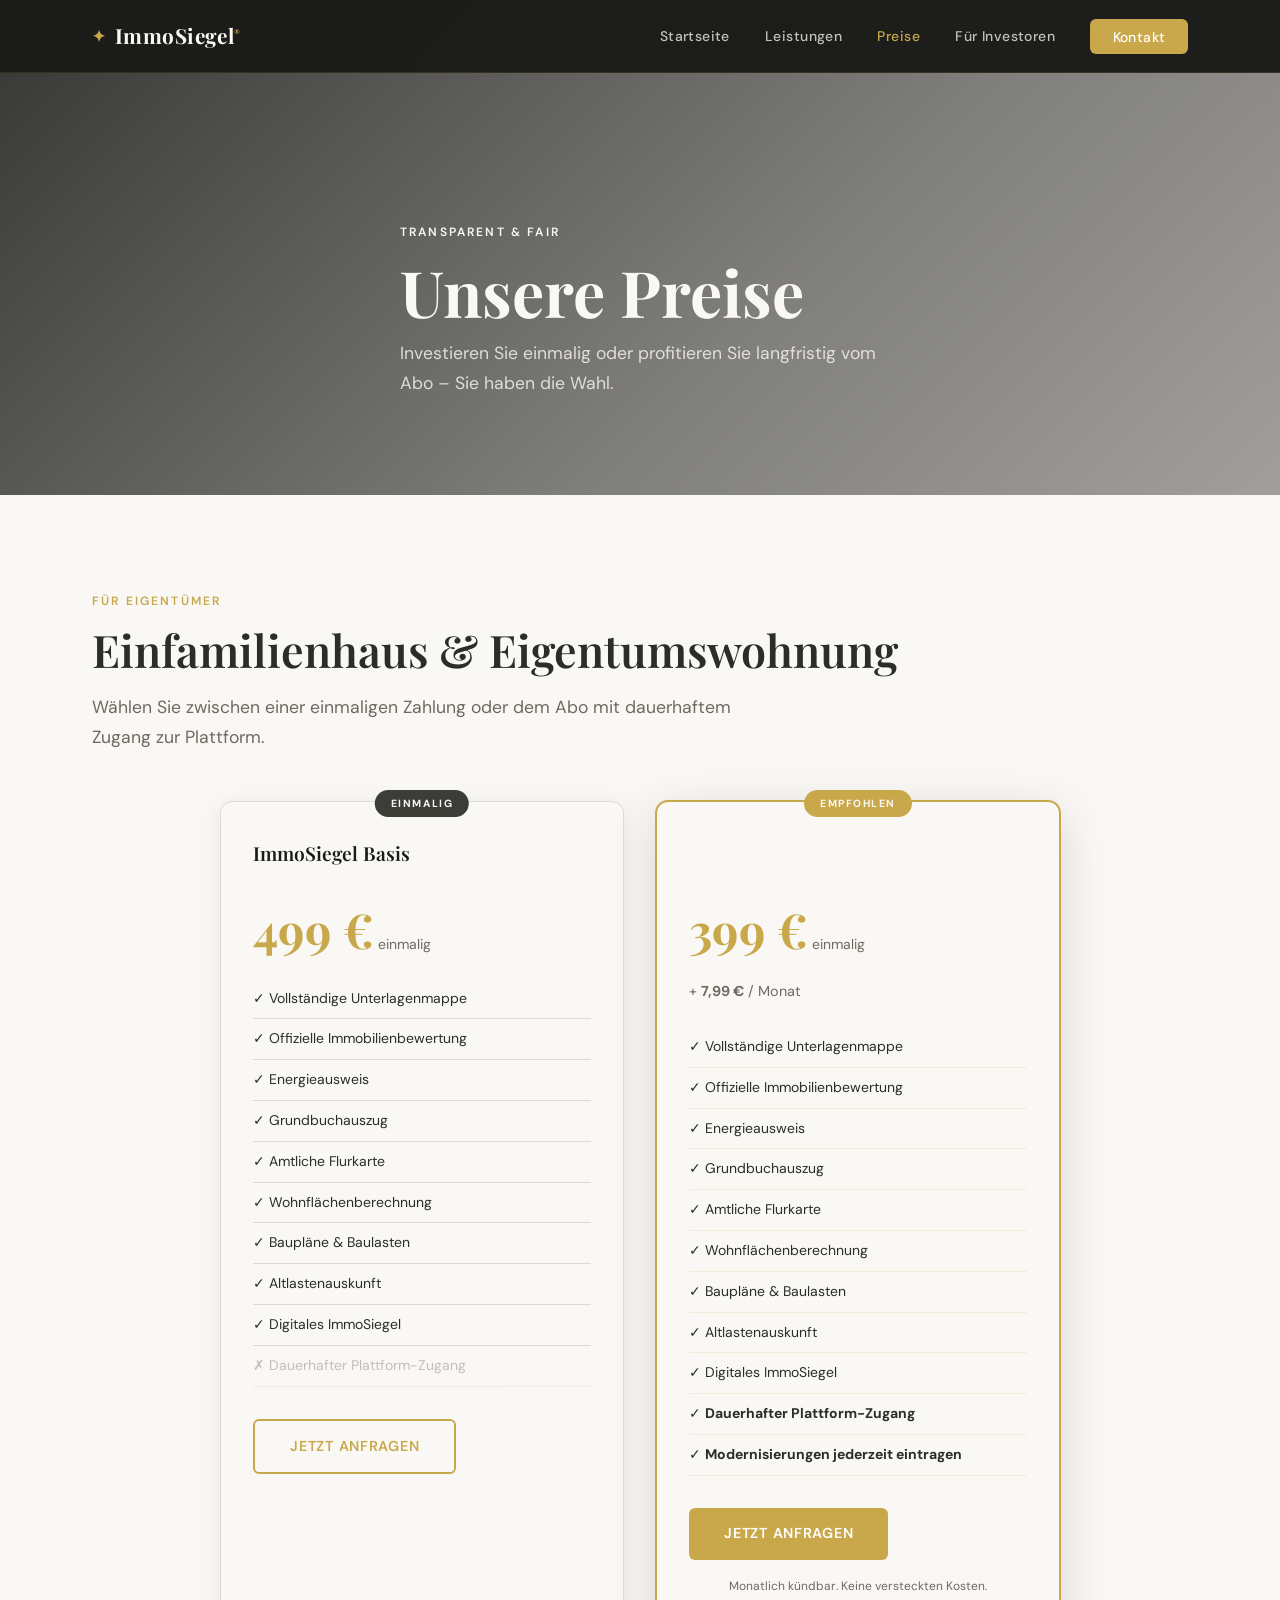
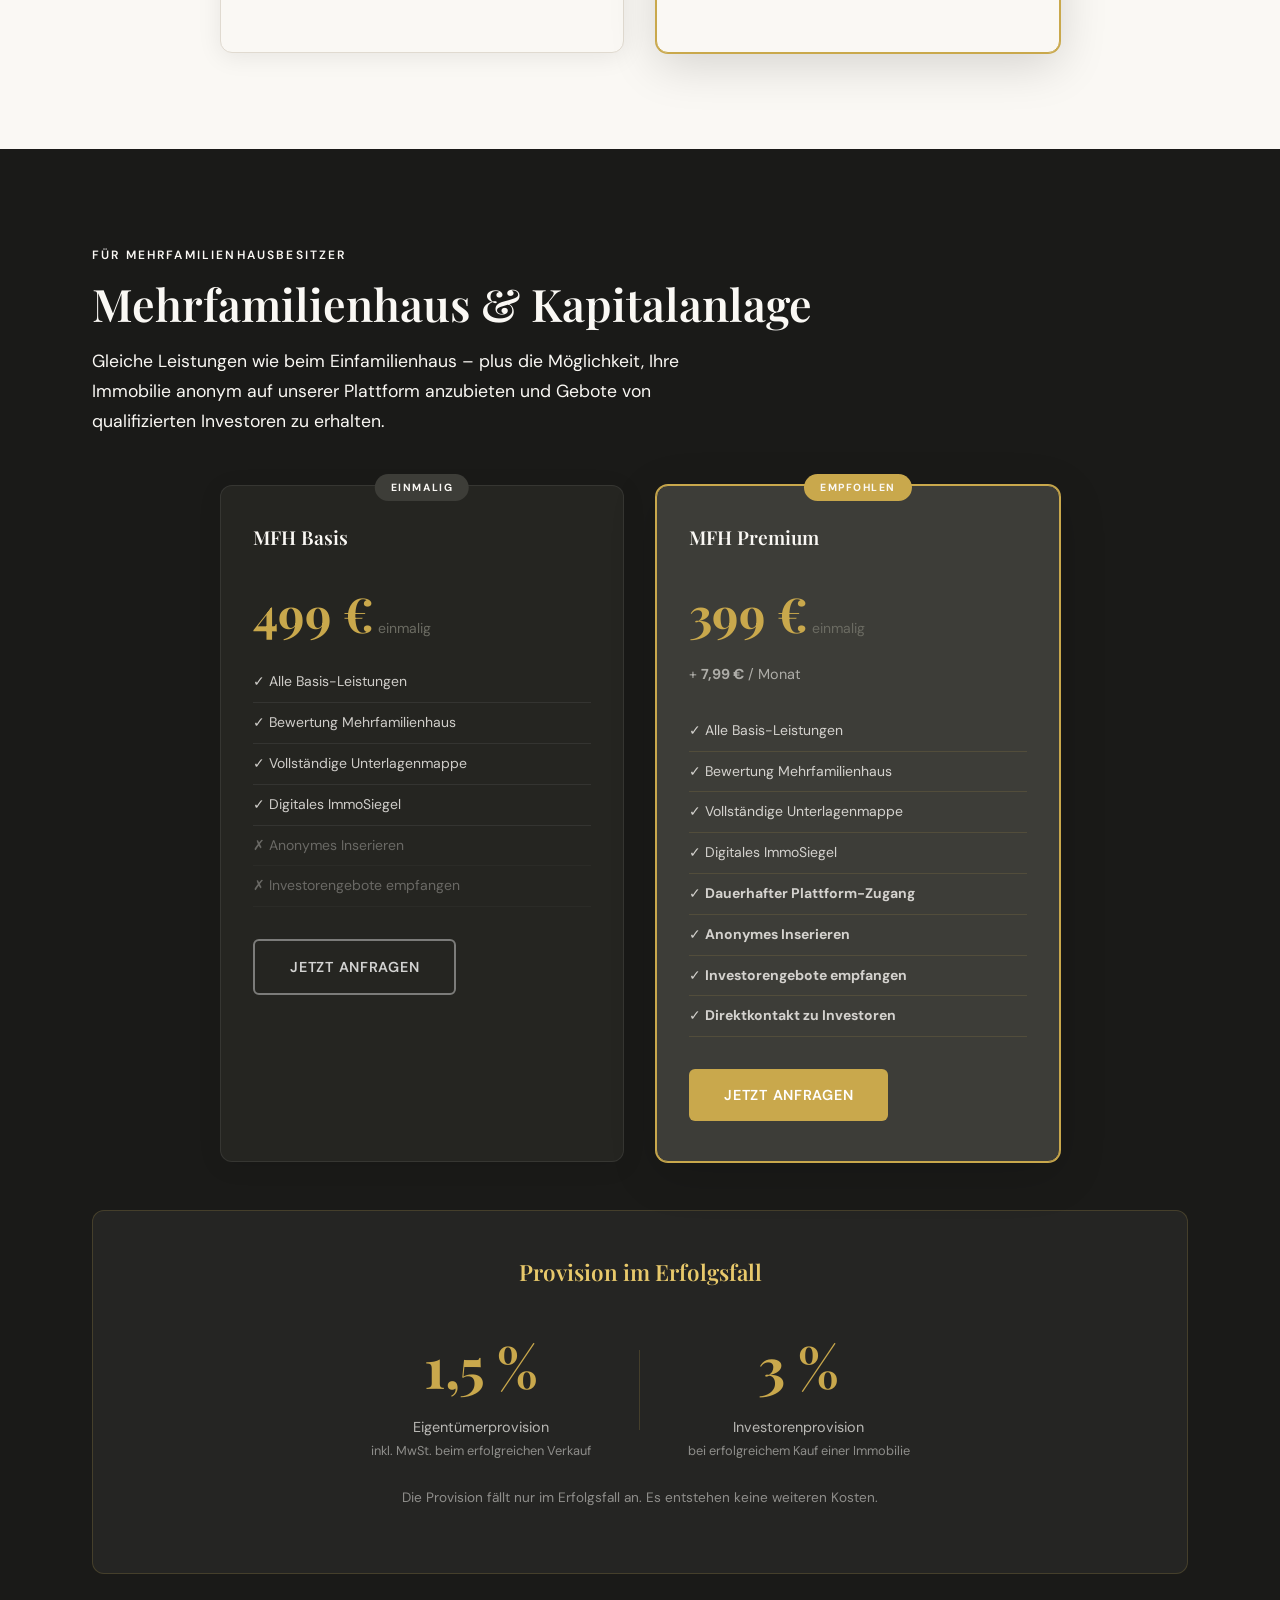
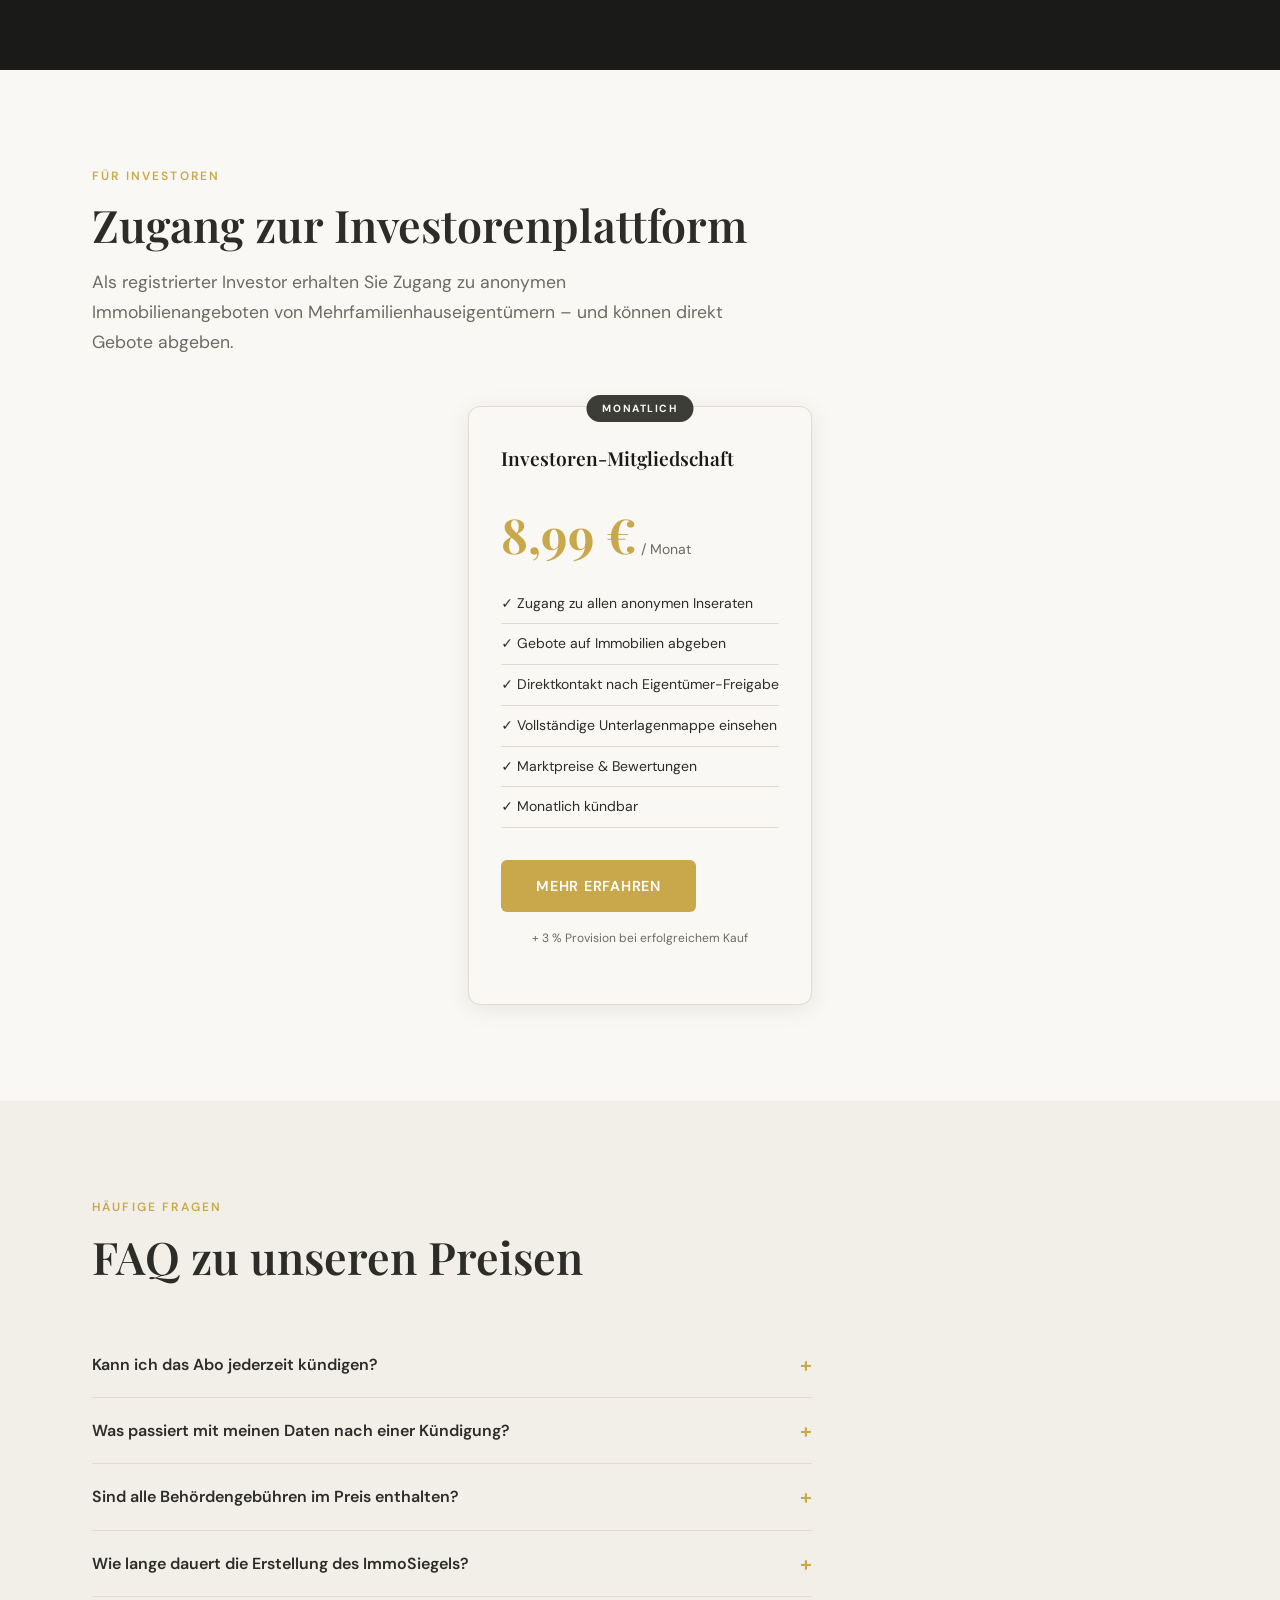
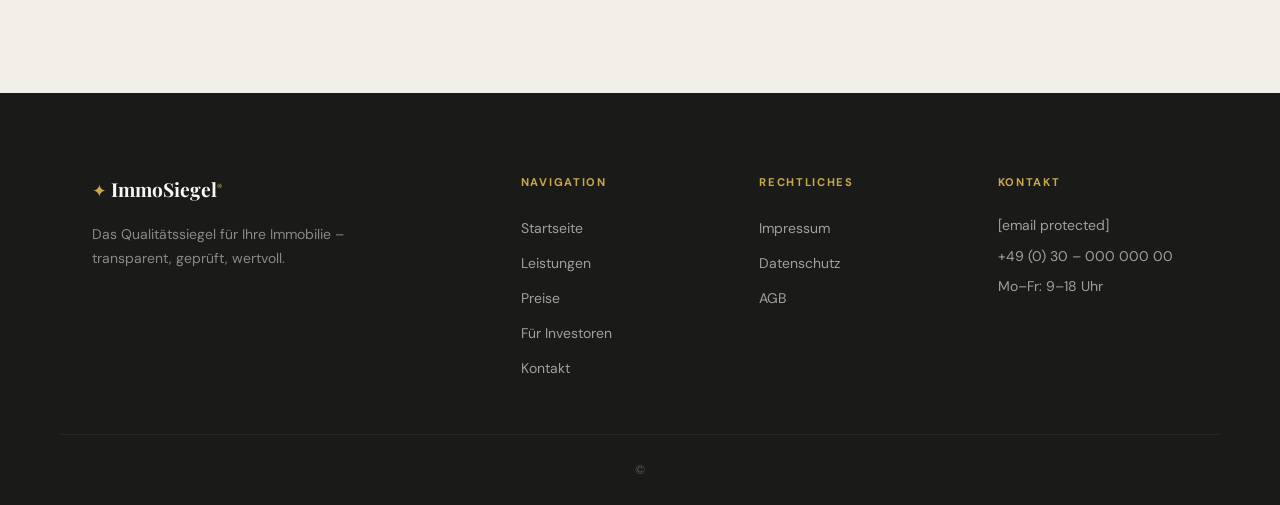
==== commit 2c5754ee: "Add files via upload" ====
--- a/preise.html
+++ b/preise.html
@@ -71,7 +71,6 @@
           <li>✓ Baupläne & Baulasten</li>
           <li>✓ Altlastenauskunft</li>
           <li>✓ Digitales ImmoSiegel</li>
-          <li>✓ 12 Monate Plattform-Zugang</li>
           <li class="disabled">✗ Dauerhafter Plattform-Zugang</li>
         </ul>
         <a href="kontakt.html" class="btn-outline">Jetzt anfragen</a>
@@ -125,7 +124,6 @@
           <li>✓ Bewertung Mehrfamilienhaus</li>
           <li>✓ Vollständige Unterlagenmappe</li>
           <li>✓ Digitales ImmoSiegel</li>
-          <li>✓ 12 Monate Plattform-Zugang</li>
           <li class="disabled">✗ Anonymes Inserieren</li>
           <li class="disabled">✗ Investorengebote empfangen</li>
         </ul>
@@ -252,16 +250,10 @@
     </div>
     <div class="footer-contact">
       <h4>Kontakt</h4>
-      <p>info@immosiegel.de</p>
+      <p><a href="/cdn-cgi/l/email-protection" class="__cf_email__" data-cfemail="cda4a3aba28da4a0a0a2bea4a8aaa8a1e3a9a8">[email&#160;protected]</a></p>
       <p>+49 (0) 30 – 000 000 00</p>
       <p>Mo–Fr: 9–18 Uhr</p>
     </div>
   </div>
   <div class="footer-bottom">
-    <p>© 2025 ImmoSiegel GmbH · Alle Rechte vorbehalten</p>
-  </div>
-</footer>
-
-<script src="main.js"></script>
-</body>
-</html>
+    <p>©
